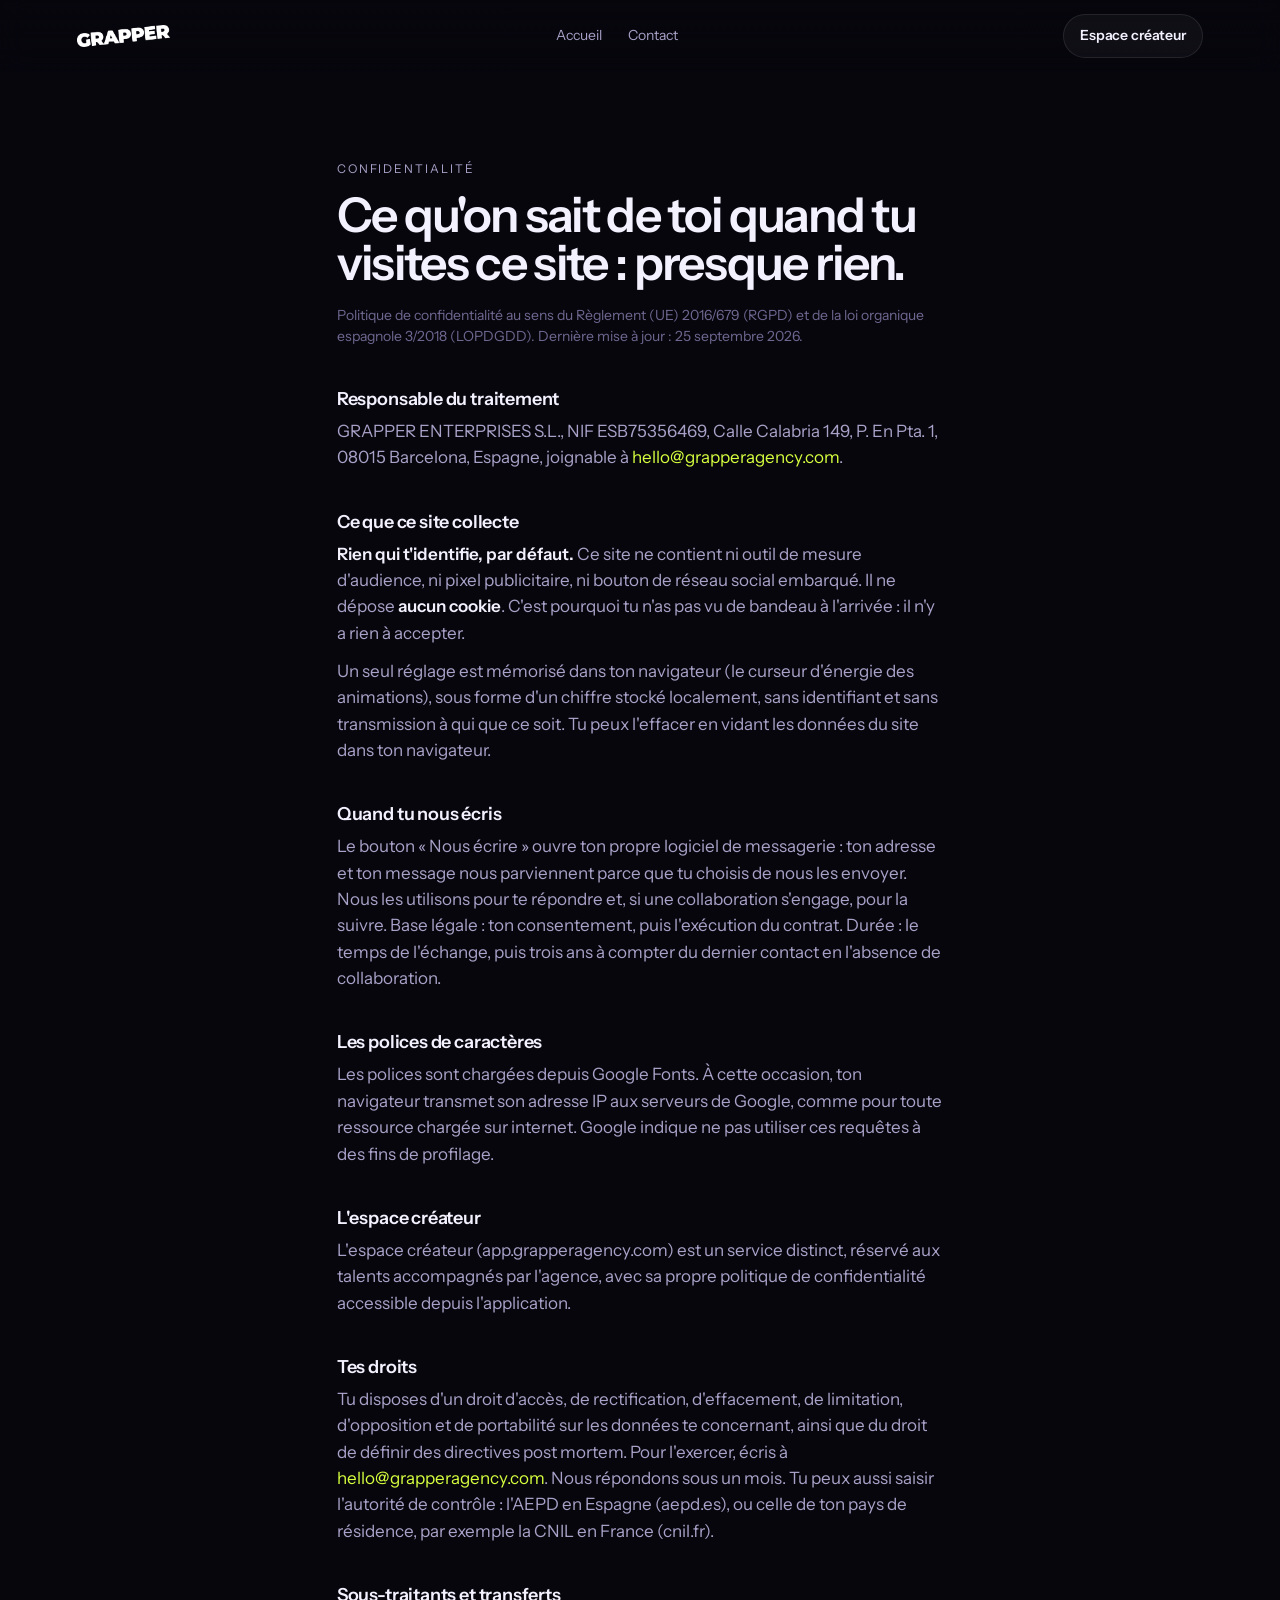
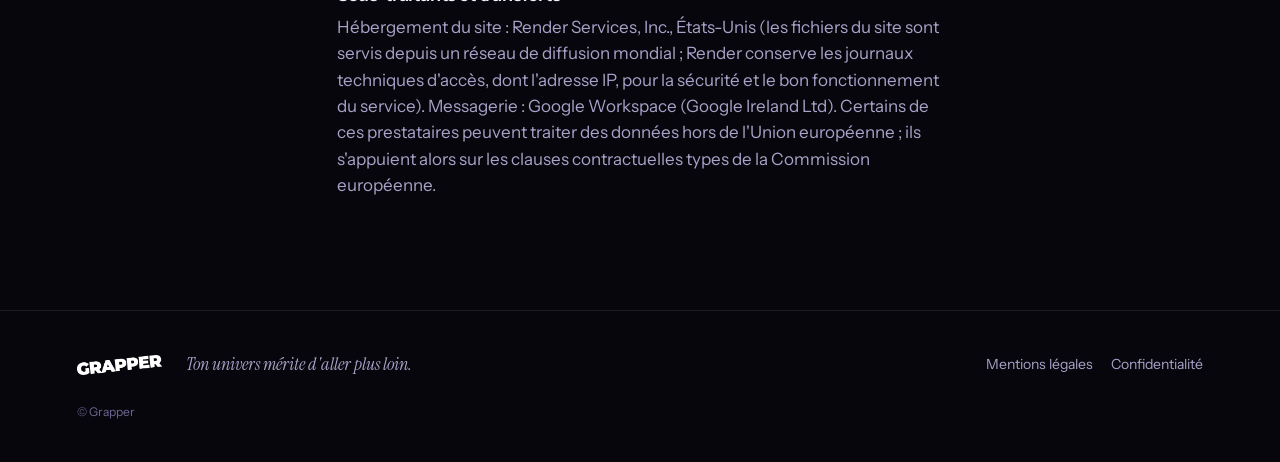
==== confidentialite.html @ 63781e11 "Le site Grapper, pret a etre mis en ligne" ====
<!doctype html>
<html lang="fr">
<head>
<meta charset="utf-8">
<meta name="viewport" content="width=device-width, initial-scale=1">
<title>Politique de confidentialité · Grapper</title>
<meta name="robots" content="noindex">
<link rel="icon" href="logo.png">
<link rel="preconnect" href="https://fonts.googleapis.com">
<link rel="preconnect" href="https://fonts.gstatic.com" crossorigin>
<link href="https://fonts.googleapis.com/css2?family=Instrument+Sans:ital,wght@0,400;0,500;0,600;0,700;1,400&family=Instrument+Serif:ital@0;1&display=swap" rel="stylesheet">
<link rel="stylesheet" href="style.css?v=1790289011">
</head>
<body class="page-legale">
<header class="tete">
  <a href="index.html" class="marque"><img src="logo-lettres.png" alt="Grapper" class="marque-lettres"></a>
  <nav class="tete-liens"><a href="index.html">Accueil</a><a href="index.html#contact">Contact</a></nav>
  <div class="tete-droite"><a class="bouton bouton-clair" href="https://app.grapperagency.com"><span>Espace créateur</span></a></div>
</header>
<main class="legal">
  <p class="sur-titre">Confidentialité</p>
  <h1>Ce qu'on sait de toi quand tu visites ce site : presque rien.</h1>
  <p class="legal-note">Politique de confidentialité au sens du Règlement (UE) 2016/679 (RGPD) et de la loi organique espagnole 3/2018 (LOPDGDD). Dernière mise à jour : 25 septembre 2026.</p>

  <h2>Responsable du traitement</h2>
  <p>GRAPPER ENTERPRISES S.L., NIF ESB75356469, Calle Calabria 149, P. En Pta. 1, 08015 Barcelona, Espagne, joignable à <a href="mailto:hello@grapperagency.com">hello@grapperagency.com</a>.</p>

  <h2>Ce que ce site collecte</h2>
  <p><b>Rien qui t'identifie, par défaut.</b> Ce site ne contient ni outil de mesure d'audience, ni pixel publicitaire, ni bouton de réseau social embarqué. Il ne dépose <b>aucun cookie</b>. C'est pourquoi tu n'as pas vu de bandeau à l'arrivée : il n'y a rien à accepter.</p>
  <p>Un seul réglage est mémorisé dans ton navigateur (le curseur d'énergie des animations), sous forme d'un chiffre stocké localement, sans identifiant et sans transmission à qui que ce soit. Tu peux l'effacer en vidant les données du site dans ton navigateur.</p>

  <h2>Quand tu nous écris</h2>
  <p>Le bouton « Nous écrire » ouvre ton propre logiciel de messagerie : ton adresse et ton message nous parviennent parce que tu choisis de nous les envoyer. Nous les utilisons pour te répondre et, si une collaboration s'engage, pour la suivre. Base légale : ton consentement, puis l'exécution du contrat. Durée : le temps de l'échange, puis trois ans à compter du dernier contact en l'absence de collaboration.</p>

  <h2>Les polices de caractères</h2>
  <p>Les polices sont chargées depuis Google Fonts. À cette occasion, ton navigateur transmet son adresse IP aux serveurs de Google, comme pour toute ressource chargée sur internet. Google indique ne pas utiliser ces requêtes à des fins de profilage.</p>

  <h2>L'espace créateur</h2>
  <p>L'espace créateur (app.grapperagency.com) est un service distinct, réservé aux talents accompagnés par l'agence, avec sa propre politique de confidentialité accessible depuis l'application.</p>

  <h2>Tes droits</h2>
  <p>Tu disposes d'un droit d'accès, de rectification, d'effacement, de limitation, d'opposition et de portabilité sur les données te concernant, ainsi que du droit de définir des directives post mortem. Pour l'exercer, écris à <a href="mailto:hello@grapperagency.com">hello@grapperagency.com</a>. Nous répondons sous un mois. Tu peux aussi saisir l'autorité de contrôle : l'AEPD en Espagne (aepd.es), ou celle de ton pays de résidence, par exemple la CNIL en France (cnil.fr).</p>

  <h2>Sous-traitants et transferts</h2>
  <p>Hébergement du site : Render Services, Inc., États-Unis (les fichiers du site sont servis depuis un réseau de diffusion mondial ; Render conserve les journaux techniques d'accès, dont l'adresse IP, pour la sécurité et le bon fonctionnement du service). Messagerie : Google Workspace (Google Ireland Ltd). Certains de ces prestataires peuvent traiter des données hors de l'Union européenne ; ils s'appuient alors sur les clauses contractuelles types de la Commission européenne.</p>
</main>
<footer class="pied">
  <div class="pied-marque"><img src="logo-lettres.png" alt="Grapper" class="marque-lettres"></div>
  <p class="pied-phrase">Ton univers mérite d'aller plus loin.</p>
  <nav class="pied-liens" aria-label="Pages légales"><a href="mentions-legales.html">Mentions légales</a><a href="confidentialite.html">Confidentialité</a></nav>
  <p class="pied-petit">© Grapper</p>
</footer>
</body>
</html>
---- style.css ----
/* ── Grapper, 2027 : encre profonde, verre, une matière liquide violette ── */
:root {
  --fond: #07060d; --fond-2: #0e0b1a;
  --texte: #f4f1ff; --texte-2: #a9a1c7; --texte-3: #6f6790;
  --violet: #7c4dff; --violet-2: #b18cff; --lime: #d6ff3d;
  --verre: rgba(255,255,255,.04); --bord: rgba(255,255,255,.09);
  --marge: clamp(20px, 6vw, 96px);
  --sans: "Instrument Sans", "Helvetica Neue", Arial, sans-serif;
  --serif: "Instrument Serif", Georgia, serif;
  --vitesse: 1; --gris: 0;
}
* { box-sizing: border-box; }
html { scroll-behavior: smooth; }
body { margin: 0; background: var(--fond); color: var(--texte); font-family: var(--sans); font-size: 17px; line-height: 1.55; cursor: none; -webkit-font-smoothing: antialiased; }
/* Le noir et blanc du mode « énergie 0 » se pose sur le contenu, JAMAIS sur
   body : un filtre sur body fait de lui le repère des éléments fixés, et le
   curseur comme l'en-tête partaient avec le défilement. */
main, footer { filter: grayscale(var(--gris)); transition: filter .6s; }
@media (hover: none) { body { cursor: auto; } .curseur { display: none; } }
a { color: inherit; text-decoration: none; }
button { font: inherit; color: inherit; background: none; border: 0; cursor: none; }
img { max-width: 100%; display: block; }
h1, h2, h3 { margin: 0; font-weight: 600; letter-spacing: -.035em; line-height: 1; }
h2 { font-size: clamp(36px, 5.2vw, 72px); }
h3 { font-size: 22px; letter-spacing: -.02em; line-height: 1.15; }
em { font-family: var(--serif); font-style: italic; font-weight: 400; letter-spacing: -.01em; }
/* Le dégradé est peint dans la boîte du mot ; avec line-height 1, cette boîte
   s'arrête au-dessus des jambages, d'où un « g » tronqué. On agrandit la
   boîte vers le bas et la gauche, puis on reprend la place en marge. */
h1 em, h2 em { display: inline-block; padding: .05em .06em .22em .08em; margin: -.05em -.06em -.22em -.08em; background: linear-gradient(90deg, var(--violet-2), var(--lime)); -webkit-background-clip: text; background-clip: text; color: transparent; }
.sur-titre { font-size: 12px; letter-spacing: .16em; text-transform: uppercase; color: var(--texte-2); margin: 0 0 22px; }

/* le grain de l'écran, à peine */
.grain-ecran { position: fixed; inset: 0; z-index: 90; pointer-events: none; opacity: .06; mix-blend-mode: overlay;
  background-image: url("data:image/svg+xml,%3Csvg xmlns='http://www.w3.org/2000/svg' width='200' height='200'%3E%3Cfilter id='n'%3E%3CfeTurbulence baseFrequency='.9' numOctaves='2' stitchTiles='stitch'/%3E%3C/filter%3E%3Crect width='100%25' height='100%25' filter='url(%23n)'/%3E%3C/svg%3E"); }

/* le curseur : un point lime qui ne se perd pas, et un anneau qui le suit
   avec un temps de retard. Sur ce qui se clique, l'anneau s'ouvre. */
.curseur { position: fixed; z-index: 100; left: 0; top: 0; pointer-events: none; }
.curseur-point { position: absolute; left: 0; top: 0; width: 8px; height: 8px; border-radius: 50%; background: var(--lime); transform: translate(-50%, -50%); box-shadow: 0 0 12px rgba(214,255,61,.8); }
.curseur-anneau { position: absolute; left: 0; top: 0; width: 38px; height: 38px; border-radius: 50%; border: 1.5px solid rgba(214,255,61,.75); transform: translate(-50%, -50%) scale(var(--c, 1)); transition: transform .25s cubic-bezier(.2,.8,.2,1), background .25s, border-color .25s; }
body.sur-lien .curseur-anneau { --c: 1.7; background: rgba(214,255,61,.14); border-color: var(--lime); }

/* l'en-tête, en verre */
.tete { position: fixed; z-index: 40; inset: 0 0 auto 0; display: flex; align-items: center; justify-content: space-between; gap: 20px; padding: 14px var(--marge); backdrop-filter: blur(14px); -webkit-backdrop-filter: blur(14px); background: linear-gradient(rgba(7,6,13,.7), rgba(7,6,13,0)); }
.marque { display: flex; align-items: center; gap: 10px; font-weight: 600; letter-spacing: -.02em; font-size: 18px; }
.marque img { width: 30px; border-radius: 50%; }
.marque-lettres { width: auto !important; height: 22px; border-radius: 0 !important; }
.pied-marque .marque-lettres { height: 20px; }
.tete-liens { display: flex; gap: 26px; font-size: 14px; color: var(--texte-2); }
.tete-liens a { transition: color .2s; } .tete-liens a:hover { color: var(--texte); }
.tete-droite { display: flex; align-items: center; gap: 12px; }
.energie { display: flex; align-items: center; gap: 8px; font-size: 11px; letter-spacing: .1em; padding: 8px 12px; border-radius: 999px; background: var(--verre); border: 1px solid var(--bord); }
.energie input { width: 90px; accent-color: var(--lime); cursor: none; }
.energie output { min-width: 2em; text-align: right; color: var(--lime); font-variant-numeric: tabular-nums; }
/* réunir la grappe : le geste du site */
.reunir { margin-top: 40px; max-width: 460px; }
.reunir-mot { margin: 0 0 12px; color: var(--texte-2); font-size: 15px; transition: color .4s; }
.reunir-mot b { color: var(--texte); font-weight: 600; }
.reunir.uni .reunir-mot, .reunir.uni .reunir-mot b { color: var(--lime); }
.cohesion { display: flex; align-items: center; gap: 14px; font-size: 11px; letter-spacing: .12em; text-transform: uppercase; color: var(--texte-3); }
.cohesion input { flex: 1; min-width: 200px; height: 28px; cursor: none; -webkit-appearance: none; appearance: none; background: none; }
.cohesion input::-webkit-slider-runnable-track { height: 3px; border-radius: 3px; background: linear-gradient(90deg, var(--lime) var(--p, 0%), rgba(255,255,255,.14) var(--p, 0%)); }
.cohesion input::-webkit-slider-thumb { -webkit-appearance: none; width: 22px; height: 22px; margin-top: -9.5px; border-radius: 50%; background: var(--lime); border: 4px solid var(--fond); box-shadow: 0 0 0 1.5px var(--lime), 0 0 18px rgba(214,255,61,.6); transition: transform .2s; }
.cohesion input:focus { outline: none; }
.cohesion input:focus-visible::-webkit-slider-thumb { box-shadow: 0 0 0 3px var(--fond), 0 0 0 5px var(--lime); }
.cohesion input::-moz-range-track { height: 3px; border-radius: 3px; background: rgba(255,255,255,.14); }
.cohesion input::-moz-range-thumb { width: 14px; height: 14px; border-radius: 50%; background: var(--lime); border: 0; }
.reunir.attente input::-webkit-slider-thumb { animation: invite 1.6s ease-in-out infinite; }
@keyframes invite { 0%, 100% { transform: translateX(0); } 50% { transform: translateX(10px); } }
@media (prefers-reduced-motion: reduce) { .reunir.attente input::-webkit-slider-thumb { animation: none; } }

.bouton { display: inline-flex; align-items: center; justify-content: center; padding: 12px 20px; border-radius: 999px; font-size: 14px; font-weight: 600; letter-spacing: -.01em; transition: transform .25s cubic-bezier(.2,.8,.2,1), background .2s, color .2s; will-change: transform; }
.bouton span { display: inline-block; transition: transform .25s cubic-bezier(.2,.8,.2,1); }
.bouton-plein { background: var(--texte); color: var(--fond); }
.bouton-plein:hover { background: var(--lime); }
.bouton-ligne { border: 1px solid var(--bord); background: var(--verre); }
.bouton-ligne:hover { border-color: rgba(255,255,255,.3); }
.bouton-clair { border: 1px solid var(--bord); background: var(--verre); padding: 10px 16px; }
.bouton-menu { width: 42px; height: 42px; border-radius: 50%; border: 1px solid var(--bord); background: var(--verre); display: grid; place-items: center; gap: 5px; }
.bouton-menu span { display: block; width: 16px; height: 1.5px; background: var(--texte); transition: transform .3s; }
.bouton-menu[aria-expanded="true"] span:first-child { transform: translateY(3.2px) rotate(45deg); }
.bouton-menu[aria-expanded="true"] span:last-child { transform: translateY(-3.2px) rotate(-45deg); }
@media (min-width: 901px) { .bouton-menu { display: none; } }
@media (max-width: 900px) { .tete-liens, .bouton-clair { display: none; } }

.menu { position: fixed; inset: 0; z-index: 30; background: rgba(7,6,13,.92); backdrop-filter: blur(20px); display: flex; flex-direction: column; justify-content: center; gap: 8px; padding: 0 var(--marge); opacity: 0; visibility: hidden; transition: opacity .35s, visibility .35s; }
.menu.ouvert { opacity: 1; visibility: visible; }
.menu a { font-size: clamp(34px, 8vw, 56px); font-weight: 600; letter-spacing: -.03em; line-height: 1.1; color: var(--texte-2); transition: color .2s, transform .3s; transform: translateY(12px); }
.menu.ouvert a { transform: none; }
.menu a:hover { color: var(--texte); }

/* ── Le hero et la matière ─────────────────────────────────────────────── */
.hero { position: relative; min-height: 100vh; display: grid; align-items: center; padding: 140px var(--marge) 100px; overflow: hidden; isolation: isolate; }
/* La matière : les gouttes sont dessinées en blanc, floutées puis contrastées
   (bords nets, fusion liquide), et servent de masque à un dégradé qui bouge.
   Le contraste ne déforme donc jamais les couleurs : elles viennent du CSS. */
.matiere { position: absolute; inset: -80px; z-index: -1; background: linear-gradient(120deg, #4b1fd6, #8b5cff 35%, #d6ff3d 70%, #ff5cc8 100%); background-size: 260% 260%; animation: nappe calc(18s / var(--vitesse)) ease-in-out infinite alternate; }
@keyframes nappe { from { background-position: 0% 0%; } to { background-position: 100% 100%; } }
.goo { position: absolute; inset: 0; filter: blur(34px) contrast(22); background: #000; mix-blend-mode: multiply; }
/* Avec WebGL, le canvas dessine lui-même la matière : pas de flou, pas de masque. */
.hero.webgl .matiere { background: none; animation: none; }
.hero.webgl .goo { filter: none; background: none; mix-blend-mode: normal; }
#grappe { width: 100%; height: 100%; }
.hero::after { content: ""; position: absolute; inset: 0; z-index: -1; background: radial-gradient(60% 50% at 70% 50%, transparent 40%, var(--fond) 100%); pointer-events: none; }
.hero-int { max-width: 720px; }
.hero h1 { font-size: clamp(44px, 6vw, 88px); }
/* le masque de l'apparition coupait les jambages du « g » et des « p » de
   l'italique : on lui laisse de la marge en bas et à gauche, reprise ensuite */
.lignes .ligne { display: block; overflow: hidden; padding: 0 0 .18em .06em; margin: 0 0 -.18em -.06em; }
.lignes .ligne > span { display: block; transform: translateY(110%); transition: transform 1s cubic-bezier(.2,.8,.2,1); }
.lignes.vu .ligne > span { transform: none; }
.lignes.vu .ligne:nth-child(2) > span { transition-delay: .08s } .lignes.vu .ligne:nth-child(3) > span { transition-delay: .16s } .lignes.vu .ligne:nth-child(4) > span { transition-delay: .24s }
.hero-texte { max-width: 520px; color: var(--texte-2); font-size: 19px; margin: 28px 0 0; }
.etincelle { display: inline-block; margin-right: 4px; animation: scintille calc(2.4s / var(--vitesse)) ease-in-out infinite; }
@keyframes scintille { 50% { transform: scale(1.25) rotate(12deg); filter: brightness(1.4); } }
.hero-actions { display: flex; gap: 12px; margin-top: 32px; flex-wrap: wrap; }
.hero-bas { position: absolute; left: 0; right: 0; bottom: 0; padding: 14px 0; border-top: 1px solid var(--bord); overflow: hidden; font-size: 12px; letter-spacing: .14em; text-transform: uppercase; color: var(--texte-3); white-space: nowrap; }
.defile { display: inline-block; animation: file calc(40s / var(--vitesse)) linear infinite; }
@keyframes file { to { transform: translateX(-50%); } }

/* ── Les sections ──────────────────────────────────────────────────────── */
.section { padding: 140px var(--marge); }
.section-tete { display: flex; align-items: end; justify-content: space-between; gap: 30px; margin-bottom: 44px; flex-wrap: wrap; }
.section-tete p { margin: 0; color: var(--texte-2); max-width: 380px; }

.texture-etiquette { position: fixed; left: 50%; bottom: 28px; z-index: 50; transform: translate(-50%, 10px); padding: 8px 14px; border-radius: 999px; background: var(--verre); border: 1px solid var(--bord); backdrop-filter: blur(10px); font-size: 12px; letter-spacing: .1em; text-transform: uppercase; opacity: 0; transition: opacity .25s, transform .25s; pointer-events: none; }
.texture-etiquette.visible { opacity: 1; transform: translate(-50%, 0); }

/* la grappe : l'histoire */
.grappe { padding: 140px var(--marge); border-top: 1px solid var(--bord); display: grid; grid-template-columns: 1fr 1.25fr; gap: 60px 90px; align-items: center; }
.tableau { margin: 0; justify-self: center; width: min(100%, 420px); transform: rotate(-2deg); }
.tableau-cadre { padding: 14px; background: #f4f1ff; border-radius: 4px; box-shadow: 0 40px 90px rgba(0,0,0,.5), 0 0 0 1px rgba(255,255,255,.08); }
.tableau-cadre img { width: 100%; aspect-ratio: 4/5; object-fit: cover; display: block; }
.tableau-vide { display: none; }
.tableau-cadre.vide { background: var(--verre); border: 1px dashed rgba(255,255,255,.2); box-shadow: none; }
.tableau-cadre.vide .tableau-vide { display: grid; place-items: center; aspect-ratio: 4/5; font-family: var(--serif); font-style: italic; color: var(--texte-3); font-size: 18px; }
.tableau figcaption { margin-top: 14px; font-family: var(--serif); font-style: italic; color: var(--texte-2); text-align: center; font-size: 17px; }
.parole { display: grid; gap: 10px; max-width: 620px; }
.parole-tete { display: flex; align-items: center; gap: 10px; margin-bottom: 6px; }
.parole-tete img { width: 36px; border-radius: 50%; }
.parole-tete .marque-lettres { height: 18px; margin-right: 6px; }
.parole-tete b { font-weight: 600; } .parole-tete span { color: var(--texte-3); font-size: 13px; }
.bulle { background: var(--verre); border: 1px solid var(--bord); border-radius: 22px; border-top-left-radius: 6px; padding: 18px 22px; }
.bulle p { margin: 0; color: var(--texte); font-size: 17px; line-height: 1.55; }
.bulle:nth-child(3) { transition-delay: .12s; } .bulle:nth-child(4) { transition-delay: .24s; }
.hero-origine { display: block; margin-top: 34px; max-width: 520px; font-size: 14px; color: var(--texte-3); line-height: 1.5; }
.hero-origine em { color: var(--texte-2); }
.hero-origine span { color: var(--lime); margin-left: 6px; white-space: nowrap; }
.hero-origine span::after { content: " →"; }
.hero-origine:hover span { text-decoration: underline; }
@media (max-width: 900px) { .grappe { grid-template-columns: 1fr; padding: 90px var(--marge); } .tableau { transform: none; } }

/* à propos */
.apropos { padding: 160px var(--marge) 120px; border-top: 1px solid var(--bord); display: grid; grid-template-columns: 1fr 1.4fr; gap: 40px 80px; }
.apropos-tete { position: sticky; top: 120px; align-self: start; }
.apropos-grand { font-size: clamp(24px, 2.6vw, 36px); font-weight: 600; letter-spacing: -.025em; line-height: 1.2; margin: 0 0 26px; }
.apropos-texte p:not(.apropos-grand) { margin: 0 0 18px; color: var(--texte-2); font-size: 17px; max-width: 620px; }
.chiffres { grid-column: 1 / -1; list-style: none; margin: 60px 0 0; padding: 0; display: grid; grid-template-columns: repeat(3, 1fr); gap: 14px; }
.chiffres li { padding: 26px; border-radius: 22px; background: var(--verre); border: 1px solid var(--bord); }
.chiffres b { display: block; font-size: clamp(34px, 3.4vw, 48px); font-weight: 600; letter-spacing: -.04em; line-height: 1; background: linear-gradient(90deg, var(--violet-2), var(--lime)); -webkit-background-clip: text; background-clip: text; color: transparent; }
.chiffre-titre { display: block; margin-top: 6px; font-size: 12px; letter-spacing: .16em; text-transform: uppercase; color: var(--texte-2); }
.chiffres p { margin: 14px 0 0; color: var(--texte-2); font-size: 14px; }
@media (max-width: 900px) { .apropos { grid-template-columns: 1fr; padding: 100px var(--marge) 80px; } .apropos-tete { position: static; } .chiffres { grid-template-columns: 1fr 1fr; } }
@media (max-width: 560px) { .chiffres { grid-template-columns: 1fr; } }

/* le bento */
.bento { display: grid; grid-template-columns: repeat(2, 1fr); gap: 14px; }
.carte { position: relative; grid-column: span 1; padding: 34px; border-radius: 22px; background: var(--verre); border: 1px solid var(--bord); overflow: hidden; display: flex; flex-direction: column; gap: 12px; min-height: 300px; }
.carte.large { grid-column: span 2; }
.carte.pleine { grid-column: 1 / -1; min-height: 0; }
.carte::before { content: ""; position: absolute; inset: 0; background: radial-gradient(240px circle at var(--mx, 50%) var(--my, 50%), rgba(124,77,255,.28), transparent 60%); opacity: 0; transition: opacity .3s; pointer-events: none; }
.carte:hover::before { opacity: 1; }
.carte.sombre { background: linear-gradient(135deg, rgba(124,77,255,.25), rgba(214,255,61,.06)); }
.carte-etiquette { font-size: 11px; letter-spacing: .16em; text-transform: uppercase; color: var(--lime); margin: 0; }
.carte p { margin: 0; color: var(--texte-2); font-size: 15px; }
.carte-visu { margin-top: auto; }
.chiffre span { font-size: 64px; font-weight: 600; letter-spacing: -.05em; line-height: 1; display: block; font-variant-numeric: tabular-nums; }
.chiffre small { color: var(--texte-3); font-size: 13px; }
.etapes-liste { list-style: none; margin: auto 0 0; padding: 0; display: flex; gap: 6px; flex-wrap: wrap; }
.etapes-liste li { font-size: 12px; padding: 6px 10px; border-radius: 999px; border: 1px solid var(--bord); color: var(--texte-2); }
.etapes-liste li:nth-child(1) { background: var(--violet); border-color: var(--violet); color: #fff; }

/* les piliers : une liste éditoriale, pas des cartes */
.piliers { list-style: none; margin: 0; padding: 0; border-top: 1px solid var(--bord); }
.pilier { display: grid; grid-template-columns: 90px 1fr; gap: 24px; padding: 40px 0; border-bottom: 1px solid var(--bord); align-items: start; transition: padding-left .35s cubic-bezier(.2,.8,.2,1); }
.pilier:hover { padding-left: 14px; }
.pilier:hover .pilier-num { color: var(--lime); }
.pilier-num { font-family: var(--serif); font-style: italic; font-size: 30px; color: var(--texte-3); line-height: 1; padding-top: 4px; transition: color .25s; }
.pilier-corps h3 { font-size: clamp(24px, 2.6vw, 34px); letter-spacing: -.03em; margin-bottom: 12px; }
.pilier-corps p { margin: 0; color: var(--texte-2); max-width: 640px; font-size: 17px; }
.pilier.espace { grid-template-columns: 90px 1fr minmax(260px, 380px); }
.apercu { border-radius: 16px; background: var(--fond-2); border: 1px solid var(--bord); padding: 12px; font-size: 13px; box-shadow: 0 30px 60px rgba(124,77,255,.12); transform: rotate(1.5deg); transition: transform .4s; }
.pilier.espace:hover .apercu { transform: rotate(0); }
.apercu-barre { display: flex; align-items: center; gap: 6px; padding: 2px 4px 10px; border-bottom: 1px solid var(--bord); }
.apercu-barre span { width: 8px; height: 8px; border-radius: 50%; background: rgba(255,255,255,.12); }
.apercu-barre b { margin-left: 8px; font-weight: 600; font-size: 12px; color: var(--texte-2); }
.apercu-ligne { display: grid; grid-template-columns: 1fr auto auto; gap: 10px; align-items: center; padding: 10px 4px; border-bottom: 1px solid var(--bord); }
.apercu-ligne span { font-weight: 600; }
.apercu-ligne i { font-style: normal; font-size: 11px; padding: 3px 8px; border-radius: 999px; border: 1px solid var(--bord); color: var(--texte-2); }
.apercu-ligne i.ok { color: var(--lime); border-color: rgba(214,255,61,.4); }
.apercu-ligne i.cours { color: var(--violet-2); border-color: rgba(177,140,255,.4); }
.apercu-ligne em { font-style: normal; font-variant-numeric: tabular-nums; color: var(--texte); }
.apercu-vues { position: relative; min-height: 190px; }
.apercu-vue { position: absolute; inset: 0; opacity: 0; transform: translateX(18px); transition: opacity .5s, transform .5s cubic-bezier(.2,.8,.2,1); pointer-events: none; }
.apercu-vue.actif { opacity: 1; transform: none; }
.apercu-vue.sort { opacity: 0; transform: translateX(-18px); }
.apercu-points { display: flex; gap: 6px; justify-content: center; padding: 12px 0 2px; }
.apercu-points i { width: 6px; height: 6px; border-radius: 50%; background: rgba(255,255,255,.15); transition: background .3s, width .3s; }
.apercu-points i.actif { background: var(--lime); width: 18px; border-radius: 3px; }
.cal { display: grid; grid-template-columns: repeat(7, 1fr); gap: 4px; padding: 10px 2px 4px; text-align: center; font-size: 11px; }
.cal b { color: var(--texte-3); font-weight: 500; font-size: 10px; }
.cal span { padding: 5px 0; border-radius: 6px; color: var(--texte-2); }
.cal span.j { color: var(--texte); font-weight: 600; position: relative; }
.cal span.j::after { content: ""; position: absolute; left: 50%; bottom: 1px; width: 4px; height: 4px; border-radius: 50%; transform: translateX(-50%); }
.cal .script::after, .cal-legende .script { background: var(--violet-2); } .cal .preview::after, .cal-legende .preview { background: var(--lime); }
.cal .post::after, .cal-legende .post { background: #ff5cc8; } .cal .event::after, .cal-legende .event { background: #3ac6ff; }
.cal span.j { background: rgba(255,255,255,.05); }
.cal-legende { display: flex; gap: 6px; align-items: center; justify-content: center; font-size: 10px; color: var(--texte-3); padding-top: 6px; }
.cal-legende i { width: 6px; height: 6px; border-radius: 50%; display: inline-block; margin-left: 6px; }
.doc { padding: 10px 6px; border-bottom: 1px solid var(--bord); display: grid; gap: 6px; }
.doc b { font-size: 12px; font-weight: 600; margin-bottom: 2px; }
.doc span { height: 6px; border-radius: 3px; background: rgba(255,255,255,.08); display: block; }
.doc i { justify-self: start; font-style: normal; font-size: 11px; padding: 3px 8px; border-radius: 999px; border: 1px solid rgba(214,255,61,.4); color: var(--lime); margin-top: 4px; }
@media (max-width: 900px) { .pilier, .pilier.espace { grid-template-columns: 56px 1fr; } .apercu { grid-column: 2; transform: none; } .pilier-num { font-size: 24px; } }

/* le ruban */
.ruban-section { height: 320vh; position: relative; }
.ruban-colle { position: sticky; top: 0; height: 100vh; overflow: hidden; display: flex; flex-direction: column; justify-content: center; }
.ruban-tete { padding: 0 var(--marge); margin-bottom: 36px; }
.ruban { display: flex; gap: 14px; padding: 0 var(--marge); will-change: transform; }
.jour { flex: 0 0 clamp(240px, 24vw, 340px); aspect-ratio: 3/4; border-radius: 22px; padding: 26px; background: var(--verre); border: 1px solid var(--bord); display: flex; flex-direction: column; transform: skewX(var(--skew, 0deg)); transition: transform .25s; position: relative; }
.jour::before { content: ""; position: absolute; top: 24px; right: 24px; width: 10px; height: 10px; border-radius: 50%; background: var(--violet); }
.jour.ok::before { background: var(--lime); box-shadow: 0 0 0 6px rgba(214,255,61,.15); }
.jour.marque::before { background: #ff5c8a; } .jour.contrat::before { background: var(--texte-2); }
.jour.fin { background: linear-gradient(160deg, rgba(124,77,255,.35), rgba(124,77,255,.05)); }
.jour-heure { font-size: clamp(40px, 4.4vw, 64px); font-weight: 600; letter-spacing: -.05em; line-height: 1; font-variant-numeric: tabular-nums; }
.jour-quoi { margin-top: auto; font-weight: 600; font-size: 18px; letter-spacing: -.01em; }
.jour figcaption { color: var(--texte-2); font-size: 14px; font-family: var(--serif); font-style: italic; font-size: 17px; }

/* nos créatrices */
.creatrices { display: grid; grid-template-columns: repeat(5, 1fr); gap: 14px; }
.creatrice { display: flex; flex-direction: column; gap: 14px; padding: 12px 12px 16px; border-radius: 20px; background: var(--verre); border: 1px solid var(--bord); transition: transform .4s cubic-bezier(.2,.8,.2,1), border-color .3s, background .3s; transition-delay: calc(var(--i) * 40ms); }
.creatrice.vu { transition-delay: calc(var(--i) * 60ms); }
.creatrice:hover { transform: translateY(-6px); border-color: rgba(214,255,61,.5); background: rgba(255,255,255,.06); transition-delay: 0s; }
.creatrice-visu { aspect-ratio: 4/5; border-radius: 14px; overflow: hidden; background: linear-gradient(160deg, rgba(124,77,255,.7), rgba(124,77,255,.08)); display: grid; place-items: center; }
/* Les photos viennent de dix univers et de dix téléphones : un même traitement
   pour toutes. Au repos, une bichromie violet / encre (la photo passe en
   luminosité sur un fond violet) ; au survol, la couleur revient. */
.creatrice-visu { background: linear-gradient(160deg, #6828f8, #1a0a4a); }
.creatrice-visu img { width: 100%; height: 100%; object-fit: cover; filter: grayscale(1) contrast(1.08) brightness(.95); mix-blend-mode: luminosity; opacity: .92; transition: transform .8s cubic-bezier(.2,.8,.2,1), filter .5s, opacity .5s; }
.creatrice:hover .creatrice-visu img { transform: scale(1.05); filter: none; mix-blend-mode: normal; opacity: 1; }
.creatrice-visu span { font-family: var(--serif); font-style: italic; font-size: 64px; color: rgba(255,255,255,.85); }
.creatrice-texte { display: grid; gap: 2px; padding: 0 4px; }
.creatrice-texte b { font-weight: 600; letter-spacing: -.01em; }
.creatrice-texte span { color: var(--texte-2); font-size: 14px; }
.creatrice-texte small { color: var(--texte-3); font-size: 12px; margin-top: 4px; }
@media (max-width: 1100px) { .creatrices { grid-template-columns: repeat(3, 1fr); } }
@media (max-width: 640px) { .creatrices { grid-template-columns: repeat(2, 1fr); gap: 10px; } .creatrice-visu span { font-size: 44px; } }

/* les marques */
.marques { display: grid; grid-template-columns: 1fr 1fr; gap: 60px; align-items: center; }
.anneau { position: relative; width: min(100%, 440px); aspect-ratio: 1; margin: 0 auto; }
.anneau svg { width: 100%; height: 100%; animation: tourne calc(30s / var(--vitesse)) linear infinite; }
@keyframes tourne { to { transform: rotate(360deg); } }
.anneau-texte { font-size: 18px; letter-spacing: .16em; text-transform: uppercase; fill: var(--texte-2); font-weight: 500; }
.anneau-logo { position: absolute; left: 50%; top: 50%; width: 30%; transform: translate(-50%, -50%); border-radius: 50%; box-shadow: 0 0 80px rgba(124,77,255,.5); }
.marques-texte p { color: var(--texte-2); max-width: 460px; }
.marques-liste { list-style: none; padding: 0; margin: 28px 0 0; display: flex; flex-wrap: wrap; gap: 8px; }
.marques-liste li { font-size: 13px; padding: 9px 14px; border-radius: 999px; border: 1px solid var(--bord); color: var(--texte-2); transition: all .2s; }
.marques-liste li:hover { border-color: var(--lime); color: var(--lime); }

/* écrire */
.contact { text-align: center; padding: 180px var(--marge); border-top: 1px solid var(--bord); }
.mail { display: inline-block; font-size: clamp(22px, 4.8vw, 72px); font-weight: 600; letter-spacing: -.04em; }
.mail .lettre { display: inline-block; transition: transform .3s cubic-bezier(.2,.8,.2,1), color .3s; }
.mail:hover .lettre { color: var(--lime); }
.contact-actions { margin-top: 26px; }
.copier.fait { border-color: var(--lime); color: var(--lime); }
.contact-note { color: var(--texte-2); margin-top: 18px; }

/* le pied */
.pied { padding: 40px var(--marge); border-top: 1px solid var(--bord); display: grid; grid-template-columns: auto 1fr auto; gap: 24px; align-items: center; font-size: 14px; color: var(--texte-2); }
.pied-marque { display: flex; align-items: center; gap: 10px; color: var(--texte); font-weight: 600; }
.pied-marque img { width: 28px; border-radius: 50%; }
.pied-phrase { margin: 0; font-family: var(--serif); font-style: italic; font-size: 18px; }
.pied-liens { display: flex; gap: 18px; } .pied-liens a:hover { color: var(--lime); }
.pied-petit { grid-column: 1 / -1; margin: 0; font-size: 12px; color: var(--texte-3); }

/* apparitions */
.reveal { opacity: 0; transform: translateY(18px); transition: opacity .9s cubic-bezier(.2,.8,.2,1), transform .9s cubic-bezier(.2,.8,.2,1); }
.reveal.vu { opacity: 1; transform: none; }

@media (prefers-reduced-motion: reduce) { :root { --vitesse: .001; } .reveal, .lignes .ligne > span { opacity: 1; transform: none; transition: none; } }
@media (max-width: 900px) {
  .bento { grid-template-columns: 1fr 1fr; }
.carte.pleine { grid-column: 1 / -1; min-height: 0; }
  .marques { grid-template-columns: 1fr; padding: 90px var(--marge); }
  .ruban-section { height: 280vh; } .jour { flex-basis: 70vw; }
  .pied { grid-template-columns: 1fr; }
  .goo { filter: blur(26px) contrast(18); }
}
@media (max-width: 560px) { .bento { grid-template-columns: 1fr; } .carte, .carte.large { grid-column: span 1; min-height: 0; } .energie { display: none; } }

/* les pages légales */
.page-legale { cursor: auto; }
.page-legale .curseur { display: none; }
.legal { max-width: 760px; padding: 160px var(--marge) 100px; margin: 0 auto; }
.legal h1 { font-size: clamp(30px, 4vw, 48px); margin-bottom: 18px; }
.legal h2 { font-size: 18px; margin: 42px 0 10px; letter-spacing: -.01em; }
.legal p { color: var(--texte-2); margin: 0 0 12px; }
.legal p b { color: var(--texte); font-weight: 600; }
.legal a { color: var(--lime); }
.legal-note { font-size: 14px; color: var(--texte-3) !important; }
.pied-petit a { color: var(--texte-3); } .pied-petit a:hover { color: var(--lime); }


/* ══════════════════════════════════════════════════════════════════════════
   TABLETTE (701 à 1100 px) : deux colonnes serrées, la matière à droite,
   les talents sur trois colonnes, l'anneau plus petit.
   ══════════════════════════════════════════════════════════════════════════ */
@media (min-width: 701px) and (max-width: 1100px) {
  :root { --marge: 40px; }
  .tete-liens { display: none; } .bouton-menu { display: grid; }
  .hero { padding-top: 120px; }
  .hero-int { max-width: 56%; }
  .hero h1 { font-size: clamp(40px, 6.4vw, 64px); }
  .grappe { grid-template-columns: 1fr 1.4fr; gap: 30px 40px; }
  .tableau { width: min(100%, 300px); }
  .apropos { grid-template-columns: 1fr; gap: 24px; }
  .apropos-tete { position: static; }
  .chiffres { grid-template-columns: repeat(3, 1fr); }
  .pilier { grid-template-columns: 60px 1fr; }
  .pilier.espace { grid-template-columns: 60px 1fr; }
  .pilier.espace .apercu { grid-column: 2; transform: none; max-width: 420px; }
  .creatrices { grid-template-columns: repeat(3, 1fr); }
  .marques { grid-template-columns: 1fr 1.2fr; gap: 30px; }
  .anneau { width: min(100%, 320px); }
}

/* ══════════════════════════════════════════════════════════════════════════
   TÉLÉPHONE (jusqu'à 700 px) : une autre page, pas la même en plus étroit.
   La matière est un bandeau en haut, le texte dessous, le curseur pleine
   largeur sous le pouce ; les talents et les chiffres se font glisser ; les
   marques défilent au lieu de tourner.
   ══════════════════════════════════════════════════════════════════════════ */
@media (max-width: 700px) {
  :root { --marge: 20px; }
  body { font-size: 16px; }
  h2 { font-size: 34px; }
  .tete { padding: 12px var(--marge); }
  .tete-liens, .bouton-clair { display: none; } .bouton-menu { display: grid; }
  .menu { padding-top: 90px; justify-content: flex-start; gap: 6px; }
  .menu a { font-size: 34px; }

  /* le hero : la matière d'abord, en bandeau, puis les mots */
  .hero { min-height: 0; padding: 0 var(--marge) 56px; display: block; }
  .hero .matiere { position: relative; inset: auto; height: 46vh; min-height: 300px; margin: 0 calc(-1 * var(--marge)); z-index: 0; }
  .hero::after { display: none; }
  .hero-int { max-width: none; position: relative; z-index: 1; margin-top: -30px; }
  .hero h1 { font-size: clamp(38px, 11vw, 52px); }
  .hero-texte { font-size: 17px; margin-top: 16px; }
  .hero-actions { margin-top: 22px; }
  .hero-actions .bouton { flex: 1; justify-content: center; }
  .reunir { margin-top: 30px; max-width: none; }
  .cohesion { gap: 10px; }
  .cohesion input { min-width: 0; height: 40px; }
  .cohesion input::-webkit-slider-runnable-track { height: 6px; border-radius: 6px; }
  .cohesion input::-webkit-slider-thumb { width: 34px; height: 34px; margin-top: -14px; }

  /* la grappe : les bulles d'abord, la peinture plus petite ensuite */
  .grappe { grid-template-columns: 1fr; gap: 28px; padding: 70px var(--marge); }
  .parole { order: 1; }
  .tableau { order: 2; width: min(100%, 260px); transform: rotate(-2deg); }
  .bulle { padding: 14px 16px; } .bulle p { font-size: 16px; }

  /* à propos : les chiffres se font glisser */
  .apropos { grid-template-columns: 1fr; gap: 20px; padding: 70px var(--marge) 60px; }
  .apropos-tete { position: static; }
  .apropos-grand { font-size: 22px; }
  .chiffres { display: flex; overflow-x: auto; scroll-snap-type: x mandatory; gap: 12px; margin: 30px calc(-1 * var(--marge)) 0; padding: 0 var(--marge) 8px; scrollbar-width: none; }
  .chiffres::-webkit-scrollbar { display: none; }
  .chiffres li { flex: 0 0 78%; scroll-snap-align: start; }

  /* ce qu'on fait : la liste, plus serrée, et l'aperçu pleine largeur */
  .section { padding: 70px var(--marge); }
  .section-tete { flex-direction: column; align-items: start; gap: 8px; margin-bottom: 20px; }
  .pilier, .pilier.espace { grid-template-columns: 44px 1fr; gap: 12px; padding: 26px 0; }
  .pilier:hover { padding-left: 0; }
  .pilier-num { font-size: 22px; }
  .pilier-corps h3 { font-size: 24px; }
  .pilier-corps p { font-size: 15.5px; }
  .pilier.espace .apercu { grid-column: 1 / -1; transform: none; margin-top: 14px; }

  /* les talents : un carrousel, un doigt suffit */
  .creatrices { display: flex; overflow-x: auto; scroll-snap-type: x mandatory; gap: 12px; margin: 0 calc(-1 * var(--marge)); padding: 0 var(--marge) 10px; scrollbar-width: none; }
  .creatrices::-webkit-scrollbar { display: none; }
  .creatrice { flex: 0 0 68%; scroll-snap-align: start; transition-delay: 0s !important; }
  .creatrice .creatrice-visu img { filter: none; mix-blend-mode: normal; opacity: 1; } /* pas de survol au doigt : la couleur directement */

  /* les marques : pas d'anneau, un défilé */
  .marques { display: block; padding: 70px 0; }
  .anneau { display: none; }
  .marques-texte { padding: 0 var(--marge); }
  .marques-defile { display: flex; gap: 28px; overflow: hidden; margin: 22px 0 6px; font-weight: 600; font-size: 22px; letter-spacing: -.02em; color: var(--texte-2); white-space: nowrap; -webkit-mask-image: linear-gradient(90deg, transparent, #000 8%, #000 92%, transparent); mask-image: linear-gradient(90deg, transparent, #000 8%, #000 92%, transparent); }
  .marques-defile > div { display: flex; gap: 28px; animation: file-marques 40s linear infinite; }
  @keyframes file-marques { to { transform: translateX(-50%); } }
  .marques-liste { padding: 0 var(--marge); }

  /* écrire, pied */
  .contact { padding: 90px var(--marge); }
  .mail { font-size: clamp(20px, 7.2vw, 30px); letter-spacing: -.02em; }
  .pied { grid-template-columns: 1fr; gap: 14px; padding: 36px var(--marge); }
  .pied-liens { gap: 16px; }
}
@media (min-width: 701px) { .marques-defile { display: none; } }
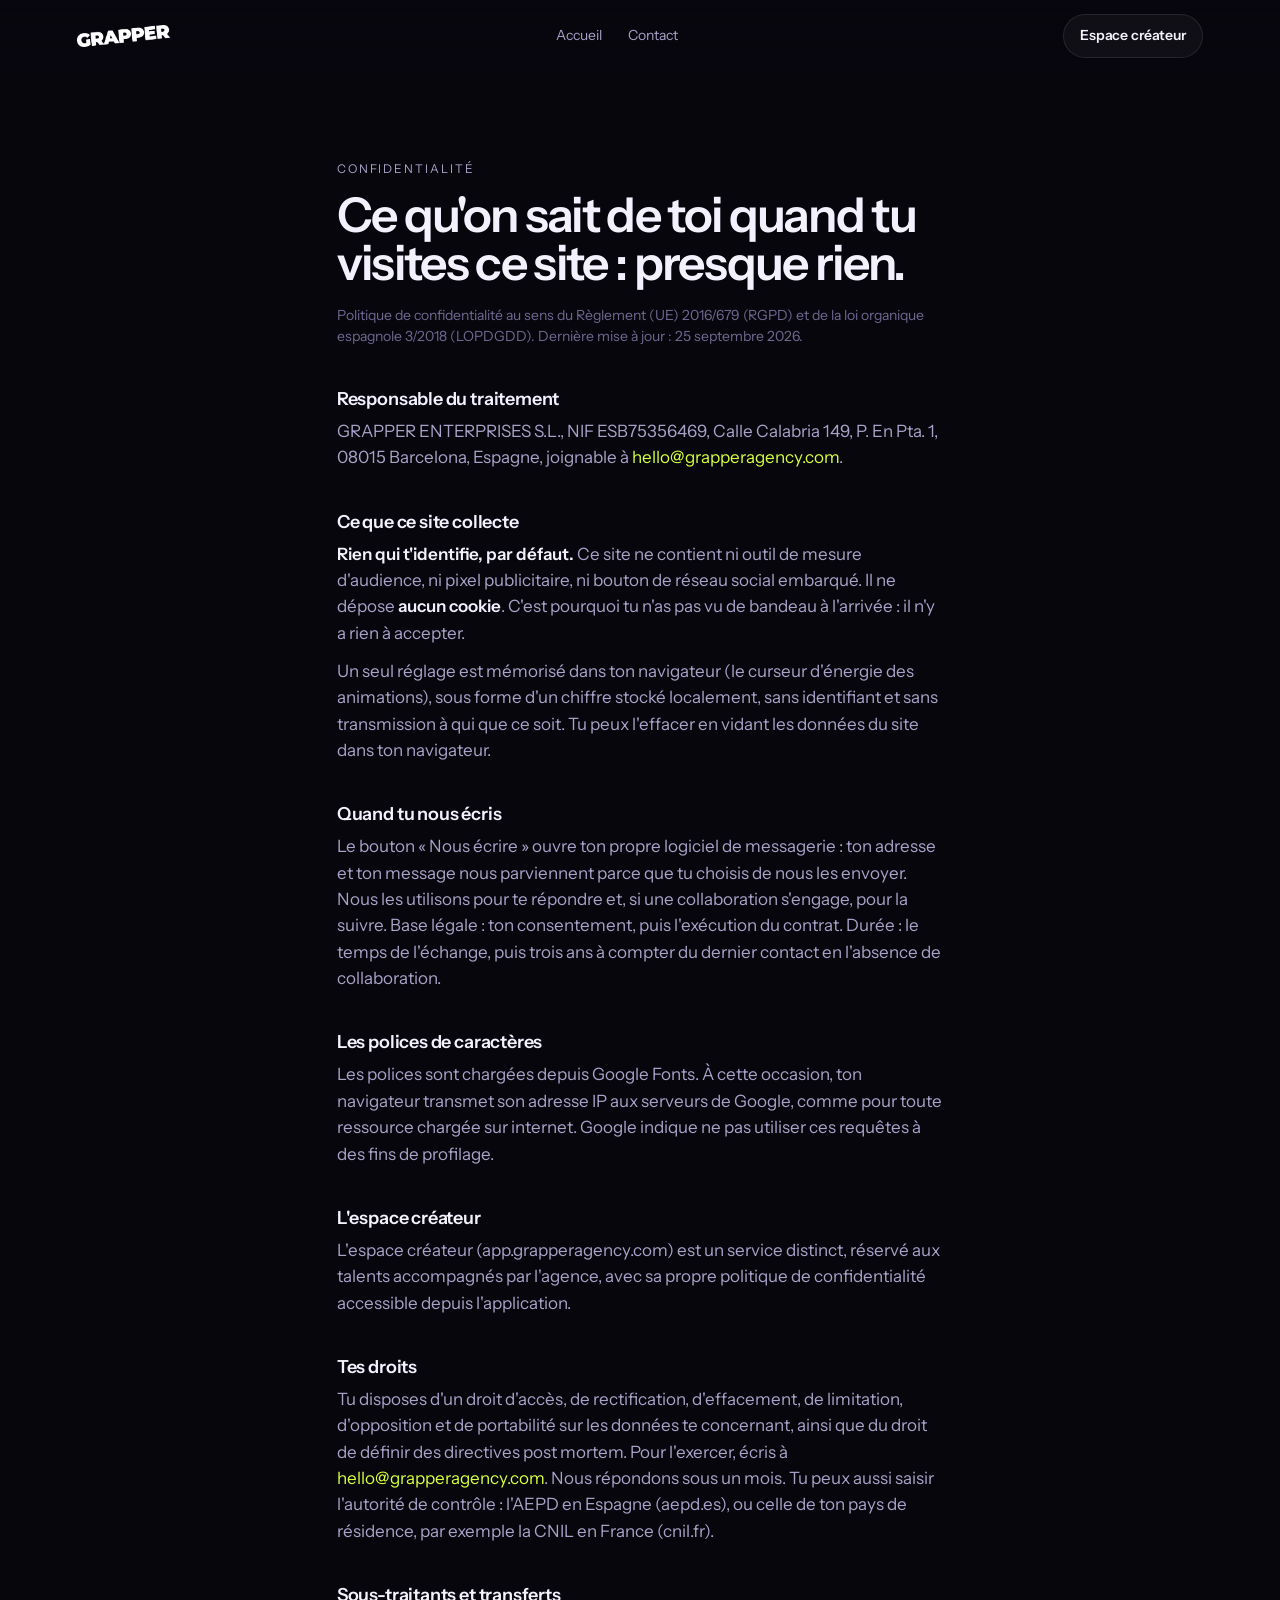
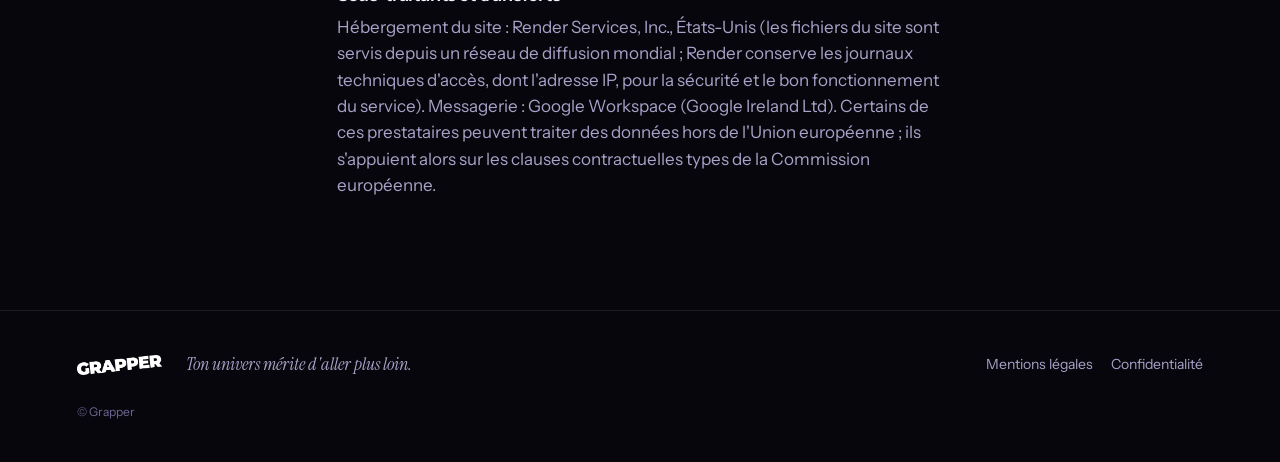
==== commit cdd0df9b: "SEO : titres, description, Open Graph, JSON-LD, sitemap, robots et page 404 Co-Authored-By: Claude F" ====
--- a/confidentialite.html
+++ b/confidentialite.html
@@ -4,7 +4,10 @@
 <meta charset="utf-8">
 <meta name="viewport" content="width=device-width, initial-scale=1">
 <title>Politique de confidentialité · Grapper</title>
-<meta name="robots" content="noindex">
+<meta name="robots" content="noindex, follow">
+<meta name="description" content="Politique de confidentialité du site grapperagency.com : données collectées, usage et droits.">
+<link rel="canonical" href="https://grapperagency.com/confidentialite.html">
+<link rel="icon" href="logo.png">
 <link rel="icon" href="logo.png">
 <link rel="preconnect" href="https://fonts.googleapis.com">
 <link rel="preconnect" href="https://fonts.gstatic.com" crossorigin>
--- a/style.css
+++ b/style.css
@@ -11,14 +11,21 @@
 }
 * { box-sizing: border-box; }
 html { scroll-behavior: smooth; }
-body { margin: 0; background: var(--fond); color: var(--texte); font-family: var(--sans); font-size: 17px; line-height: 1.55; cursor: none; -webkit-font-smoothing: antialiased; }
+/* Le curseur est un VRAI curseur système, dessiné par Chrome (une image), plus
+   un élément déplacé par script : il ne peut ni traîner, ni disparaître, ni
+   passer sous quoi que ce soit. Un point lime cerclé de sombre ; sur ce qui se
+   clique, le même point dans un anneau. */
+body { margin: 0; background: var(--fond); color: var(--texte); font-family: var(--sans); font-size: 17px; line-height: 1.55; cursor: url("data:image/svg+xml,%3Csvg%20xmlns%3D%22http%3A%2F%2Fwww.w3.org%2F2000%2Fsvg%22%20width%3D%2232%22%20height%3D%2232%22%20viewBox%3D%220%200%2032%2032%22%3E%3Ccircle%20cx%3D%2216.0%22%20cy%3D%2216.0%22%20r%3D%226.5%22%20fill%3D%22rgba%287%2C6%2C13%2C0.9%29%22%2F%3E%3Ccircle%20cx%3D%2216.0%22%20cy%3D%2216.0%22%20r%3D%224.5%22%20fill%3D%22%23d6ff3d%22%2F%3E%3C%2Fsvg%3E") 16 16, auto; -webkit-font-smoothing: antialiased; }
+a, button, input, label, .carte, .creatrice, .manege-scene, .polaroid { cursor: url("data:image/svg+xml,%3Csvg%20xmlns%3D%22http%3A%2F%2Fwww.w3.org%2F2000%2Fsvg%22%20width%3D%2248%22%20height%3D%2248%22%20viewBox%3D%220%200%2048%2048%22%3E%3Ccircle%20cx%3D%2224.0%22%20cy%3D%2224.0%22%20r%3D%2219%22%20fill%3D%22rgba%28214%2C255%2C61%2C0.14%29%22%20stroke%3D%22%23d6ff3d%22%20stroke-width%3D%221.5%22%2F%3E%3Ccircle%20cx%3D%2224.0%22%20cy%3D%2224.0%22%20r%3D%2220.5%22%20fill%3D%22none%22%20stroke%3D%22rgba%287%2C6%2C13%2C0.6%29%22%20stroke-width%3D%221%22%2F%3E%3Ccircle%20cx%3D%2224.0%22%20cy%3D%2224.0%22%20r%3D%226.5%22%20fill%3D%22rgba%287%2C6%2C13%2C0.9%29%22%2F%3E%3Ccircle%20cx%3D%2224.0%22%20cy%3D%2224.0%22%20r%3D%224.5%22%20fill%3D%22%23d6ff3d%22%2F%3E%3C%2Fsvg%3E") 24 24, pointer; }
+.cohesion input, .cohesion input::-webkit-slider-runnable-track, .cohesion input::-webkit-slider-thumb { cursor: url("data:image/svg+xml,%3Csvg%20xmlns%3D%22http%3A%2F%2Fwww.w3.org%2F2000%2Fsvg%22%20width%3D%2248%22%20height%3D%2248%22%20viewBox%3D%220%200%2048%2048%22%3E%3Ccircle%20cx%3D%2224.0%22%20cy%3D%2224.0%22%20r%3D%2219%22%20fill%3D%22rgba%28214%2C255%2C61%2C0.14%29%22%20stroke%3D%22%23d6ff3d%22%20stroke-width%3D%221.5%22%2F%3E%3Ccircle%20cx%3D%2224.0%22%20cy%3D%2224.0%22%20r%3D%2220.5%22%20fill%3D%22none%22%20stroke%3D%22rgba%287%2C6%2C13%2C0.6%29%22%20stroke-width%3D%221%22%2F%3E%3Ccircle%20cx%3D%2224.0%22%20cy%3D%2224.0%22%20r%3D%226.5%22%20fill%3D%22rgba%287%2C6%2C13%2C0.9%29%22%2F%3E%3Ccircle%20cx%3D%2224.0%22%20cy%3D%2224.0%22%20r%3D%224.5%22%20fill%3D%22%23d6ff3d%22%2F%3E%3C%2Fsvg%3E") 24 24, pointer !important; }
+.curseur { display: none !important; }
 /* Le noir et blanc du mode « énergie 0 » se pose sur le contenu, JAMAIS sur
    body : un filtre sur body fait de lui le repère des éléments fixés, et le
    curseur comme l'en-tête partaient avec le défilement. */
 main, footer { filter: grayscale(var(--gris)); transition: filter .6s; }
-@media (hover: none) { body { cursor: auto; } .curseur { display: none; } }
+@media (hover: none) { body, a, button, input, label, .carte, .creatrice, .manege-scene { cursor: auto; } }
 a { color: inherit; text-decoration: none; }
-button { font: inherit; color: inherit; background: none; border: 0; cursor: none; }
+button { font: inherit; color: inherit; background: none; border: 0; }
 img { max-width: 100%; display: block; }
 h1, h2, h3 { margin: 0; font-weight: 600; letter-spacing: -.035em; line-height: 1; }
 h2 { font-size: clamp(36px, 5.2vw, 72px); }
@@ -31,18 +38,22 @@
 .sur-titre { font-size: 12px; letter-spacing: .16em; text-transform: uppercase; color: var(--texte-2); margin: 0 0 22px; }
 
 /* le grain de l'écran, à peine */
-.grain-ecran { position: fixed; inset: 0; z-index: 90; pointer-events: none; opacity: .06; mix-blend-mode: overlay;
+/* (le grain d'écran est parti : un calque fixe en mode de fusion forçait le
+   navigateur à repeindre toute la page à chaque défilement, d'où un décalage
+   entre la molette et la page sur les machines modestes.) */
   background-image: url("data:image/svg+xml,%3Csvg xmlns='http://www.w3.org/2000/svg' width='200' height='200'%3E%3Cfilter id='n'%3E%3CfeTurbulence baseFrequency='.9' numOctaves='2' stitchTiles='stitch'/%3E%3C/filter%3E%3Crect width='100%25' height='100%25' filter='url(%23n)'/%3E%3C/svg%3E"); }
 
 /* le curseur : un point lime qui ne se perd pas, et un anneau qui le suit
    avec un temps de retard. Sur ce qui se clique, l'anneau s'ouvre. */
-.curseur { position: fixed; z-index: 100; left: 0; top: 0; pointer-events: none; }
-.curseur-point { position: absolute; left: 0; top: 0; width: 8px; height: 8px; border-radius: 50%; background: var(--lime); transform: translate(-50%, -50%); box-shadow: 0 0 12px rgba(214,255,61,.8); }
-.curseur-anneau { position: absolute; left: 0; top: 0; width: 38px; height: 38px; border-radius: 50%; border: 1.5px solid rgba(214,255,61,.75); transform: translate(-50%, -50%) scale(var(--c, 1)); transition: transform .25s cubic-bezier(.2,.8,.2,1), background .25s, border-color .25s; }
+.curseur { position: fixed; z-index: 100; left: 0; top: 0; pointer-events: none; will-change: transform; transition: opacity .2s; }
+/* un liseré sombre autour du point et de l'anneau : sinon, sur un bouton lime
+   ou la poignée du curseur, la souris se fondait dans la même couleur */
+.curseur-point { position: absolute; left: 0; top: 0; width: 9px; height: 9px; border-radius: 50%; background: var(--lime); transform: translate(-50%, -50%); box-shadow: 0 0 0 2px rgba(7,6,13,.9), 0 0 12px rgba(214,255,61,.8); }
+.curseur-anneau { position: absolute; left: 0; top: 0; width: 38px; height: 38px; border-radius: 50%; border: 1.5px solid rgba(214,255,61,.75); box-shadow: 0 0 0 1px rgba(7,6,13,.7), inset 0 0 0 1px rgba(7,6,13,.7); transform: translate(-50%, -50%) scale(var(--c, 1)); transition: transform .25s cubic-bezier(.2,.8,.2,1), background .25s, border-color .25s; }
 body.sur-lien .curseur-anneau { --c: 1.7; background: rgba(214,255,61,.14); border-color: var(--lime); }
 
 /* l'en-tête, en verre */
-.tete { position: fixed; z-index: 40; inset: 0 0 auto 0; display: flex; align-items: center; justify-content: space-between; gap: 20px; padding: 14px var(--marge); backdrop-filter: blur(14px); -webkit-backdrop-filter: blur(14px); background: linear-gradient(rgba(7,6,13,.7), rgba(7,6,13,0)); }
+.tete { position: fixed; z-index: 40; inset: 0 0 auto 0; display: flex; align-items: center; justify-content: space-between; gap: 20px; padding: 14px var(--marge); background: linear-gradient(rgba(7,6,13,.92), rgba(7,6,13,.6) 70%, rgba(7,6,13,0)); }
 .marque { display: flex; align-items: center; gap: 10px; font-weight: 600; letter-spacing: -.02em; font-size: 18px; }
 .marque img { width: 30px; border-radius: 50%; }
 .marque-lettres { width: auto !important; height: 22px; border-radius: 0 !important; }
@@ -51,7 +62,7 @@
 .tete-liens a { transition: color .2s; } .tete-liens a:hover { color: var(--texte); }
 .tete-droite { display: flex; align-items: center; gap: 12px; }
 .energie { display: flex; align-items: center; gap: 8px; font-size: 11px; letter-spacing: .1em; padding: 8px 12px; border-radius: 999px; background: var(--verre); border: 1px solid var(--bord); }
-.energie input { width: 90px; accent-color: var(--lime); cursor: none; }
+.energie input { width: 90px; accent-color: var(--lime); }
 .energie output { min-width: 2em; text-align: right; color: var(--lime); font-variant-numeric: tabular-nums; }
 /* réunir la grappe : le geste du site */
 .reunir { margin-top: 40px; max-width: 460px; }
@@ -59,9 +70,12 @@
 .reunir-mot b { color: var(--texte); font-weight: 600; }
 .reunir.uni .reunir-mot, .reunir.uni .reunir-mot b { color: var(--lime); }
 .cohesion { display: flex; align-items: center; gap: 14px; font-size: 11px; letter-spacing: .12em; text-transform: uppercase; color: var(--texte-3); }
-.cohesion input { flex: 1; min-width: 200px; height: 28px; cursor: none; -webkit-appearance: none; appearance: none; background: none; }
+.cohesion input { flex: 1; min-width: 200px; height: 28px; -webkit-appearance: none; appearance: none; background: none; }
 .cohesion input::-webkit-slider-runnable-track { height: 3px; border-radius: 3px; background: linear-gradient(90deg, var(--lime) var(--p, 0%), rgba(255,255,255,.14) var(--p, 0%)); }
 .cohesion input::-webkit-slider-thumb { -webkit-appearance: none; width: 22px; height: 22px; margin-top: -9.5px; border-radius: 50%; background: var(--lime); border: 4px solid var(--fond); box-shadow: 0 0 0 1.5px var(--lime), 0 0 18px rgba(214,255,61,.6); transition: transform .2s; }
+/* Chrome dessine la piste et la poignée d'un curseur de réglage avec ses
+   propres pièces : elles ignoraient le `cursor: none` de la page, et la flèche
+   du système réapparaissait sur le trait (vu dans l'enregistrement du 25). */
 .cohesion input:focus { outline: none; }
 .cohesion input:focus-visible::-webkit-slider-thumb { box-shadow: 0 0 0 3px var(--fond), 0 0 0 5px var(--lime); }
 .cohesion input::-moz-range-track { height: 3px; border-radius: 3px; background: rgba(255,255,255,.14); }
@@ -84,7 +98,7 @@
 @media (min-width: 901px) { .bouton-menu { display: none; } }
 @media (max-width: 900px) { .tete-liens, .bouton-clair { display: none; } }
 
-.menu { position: fixed; inset: 0; z-index: 30; background: rgba(7,6,13,.92); backdrop-filter: blur(20px); display: flex; flex-direction: column; justify-content: center; gap: 8px; padding: 0 var(--marge); opacity: 0; visibility: hidden; transition: opacity .35s, visibility .35s; }
+.menu { position: fixed; inset: 0; z-index: 30; background: rgba(7,6,13,.97); display: flex; flex-direction: column; justify-content: center; gap: 8px; padding: 0 var(--marge); opacity: 0; visibility: hidden; transition: opacity .35s, visibility .35s; }
 .menu.ouvert { opacity: 1; visibility: visible; }
 .menu a { font-size: clamp(34px, 8vw, 56px); font-weight: 600; letter-spacing: -.03em; line-height: 1.1; color: var(--texte-2); transition: color .2s, transform .3s; transform: translateY(12px); }
 .menu.ouvert a { transform: none; }
@@ -258,6 +272,19 @@
 @media (max-width: 1100px) { .creatrices { grid-template-columns: repeat(3, 1fr); } }
 @media (max-width: 640px) { .creatrices { grid-template-columns: repeat(2, 1fr); gap: 10px; } .creatrice-visu span { font-size: 44px; } }
 
+/* le manège des marques : deux anneaux de tuiles en 3D, qui tournent en
+   sens inverse ; on les attrape à la souris ou au doigt */
+.manege { position: relative; user-select: none; touch-action: pan-y; }
+.manege-scene { position: relative; height: 380px; perspective: 1100px; perspective-origin: 50% 50%; }
+.manege-anneau { position: absolute; left: 50%; top: 50%; width: 0; height: 0; transform-style: preserve-3d; }
+#anneau-haut { margin-top: -78px; } #anneau-bas { margin-top: 78px; }
+.tuile { position: absolute; left: -52px; top: -52px; width: 104px; height: 104px; border-radius: 22px; background: rgba(255,255,255,.06); border: 1px solid var(--bord); display: grid; place-items: center; backface-visibility: hidden; -webkit-backface-visibility: hidden; box-shadow: 0 20px 40px rgba(0,0,0,.35); }
+.tuile img { width: 58px; height: 58px; border-radius: 14px; object-fit: cover; }
+.tuile span { font-size: 13px; font-weight: 600; letter-spacing: -.01em; line-height: 1.15; text-align: center; padding: 0 8px; color: var(--texte); overflow-wrap: anywhere; }
+.tuile[data-nom^="SKIN"] span, .tuile[data-nom="CyberGhost"] span, .tuile[data-nom="Monopoly Go"] span, .tuile[data-nom="Aroma-Zone"] span, .tuile[data-nom="Prime Video"] span, .tuile[data-nom="Burger King"] span, .tuile[data-nom="McDonald's"] span, .tuile[data-nom="Soundcore"] span, .tuile[data-nom="Haus Labs"] span { font-size: 12px; }
+.manege-nom { margin: 8px 0 0; text-align: center; font-weight: 600; font-size: 18px; letter-spacing: -.01em; min-height: 1.4em; }
+.manege-aide { margin: 4px 0 0; text-align: center; font-size: 12px; letter-spacing: .12em; text-transform: uppercase; color: var(--texte-3); }
+
 /* les marques */
 .marques { display: grid; grid-template-columns: 1fr 1fr; gap: 60px; align-items: center; }
 .anneau { position: relative; width: min(100%, 440px); aspect-ratio: 1; margin: 0 auto; }
@@ -303,8 +330,6 @@
 @media (max-width: 560px) { .bento { grid-template-columns: 1fr; } .carte, .carte.large { grid-column: span 1; min-height: 0; } .energie { display: none; } }
 
 /* les pages légales */
-.page-legale { cursor: auto; }
-.page-legale .curseur { display: none; }
 .legal { max-width: 760px; padding: 160px var(--marge) 100px; margin: 0 auto; }
 .legal h1 { font-size: clamp(30px, 4vw, 48px); margin-bottom: 18px; }
 .legal h2 { font-size: 18px; margin: 42px 0 10px; letter-spacing: -.01em; }
@@ -335,7 +360,7 @@
   .pilier.espace .apercu { grid-column: 2; transform: none; max-width: 420px; }
   .creatrices { grid-template-columns: repeat(3, 1fr); }
   .marques { grid-template-columns: 1fr 1.2fr; gap: 30px; }
-  .anneau { width: min(100%, 320px); }
+  .manege-scene { height: 320px; } .tuile { width: 84px; height: 84px; left: -42px; top: -42px; } .tuile img { width: 46px; height: 46px; }
 }
 
 /* ══════════════════════════════════════════════════════════════════════════
@@ -357,7 +382,11 @@
   .hero { min-height: 0; padding: 0 var(--marge) 56px; display: block; }
   .hero .matiere { position: relative; inset: auto; height: 46vh; min-height: 300px; margin: 0 calc(-1 * var(--marge)); z-index: 0; }
   .hero::after { display: none; }
-  .hero-int { max-width: none; position: relative; z-index: 1; margin-top: -30px; }
+  /* sur téléphone, le curseur passe en premier, juste sous la matière : on
+     voit ce qu'on fait pendant qu'on le fait */
+  .hero-int { max-width: none; position: relative; z-index: 1; margin-top: -30px; display: flex; flex-direction: column; }
+  .hero-int .reunir { order: -1; margin: 0 0 30px; }
+  .hero-int .sur-titre { margin-top: 0; }
   .hero h1 { font-size: clamp(38px, 11vw, 52px); }
   .hero-texte { font-size: 17px; margin-top: 16px; }
   .hero-actions { margin-top: 22px; }
@@ -400,17 +429,30 @@
 
   /* les marques : pas d'anneau, un défilé */
   .marques { display: block; padding: 70px 0; }
-  .anneau { display: none; }
+  .manege { display: none; }
   .marques-texte { padding: 0 var(--marge); }
   .marques-defile { display: flex; gap: 28px; overflow: hidden; margin: 22px 0 6px; font-weight: 600; font-size: 22px; letter-spacing: -.02em; color: var(--texte-2); white-space: nowrap; -webkit-mask-image: linear-gradient(90deg, transparent, #000 8%, #000 92%, transparent); mask-image: linear-gradient(90deg, transparent, #000 8%, #000 92%, transparent); }
+  .defile-logo { display: inline-flex; align-items: center; gap: 8px; } .defile-logo img { width: 26px; height: 26px; border-radius: 7px; }
   .marques-defile > div { display: flex; gap: 28px; animation: file-marques 40s linear infinite; }
   @keyframes file-marques { to { transform: translateX(-50%); } }
   .marques-liste { padding: 0 var(--marge); }
 
   /* écrire, pied */
   .contact { padding: 90px var(--marge); }
-  .mail { font-size: clamp(20px, 7.2vw, 30px); letter-spacing: -.02em; }
+  .mail { font-size: clamp(16px, 5.6vw, 28px); letter-spacing: -.02em; white-space: nowrap; }
   .pied { grid-template-columns: 1fr; gap: 14px; padding: 36px var(--marge); }
   .pied-liens { gap: 16px; }
 }
 @media (min-width: 701px) { .marques-defile { display: none; } }
+
+/* très étroit (moins de 380 px) : l'aperçu et l'adresse se serrent sans se chevaucher */
+@media (max-width: 380px) {
+  .apercu { padding: 10px; font-size: 12px; }
+  .apercu-ligne { grid-template-columns: 1fr auto; gap: 6px 8px; }
+  .apercu-ligne em { grid-column: 2; font-size: 11px; }
+  .apercu-ligne i { font-size: 10px; padding: 2px 6px; }
+  .mail { font-size: clamp(14px, 5.4vw, 28px); letter-spacing: -.01em; white-space: nowrap; }
+  .hero h1 { font-size: clamp(32px, 12vw, 52px); }
+  .pilier, .pilier.espace { grid-template-columns: 34px 1fr; }
+  .hero-actions { flex-direction: column; } .hero-actions .bouton { width: 100%; }
+}
